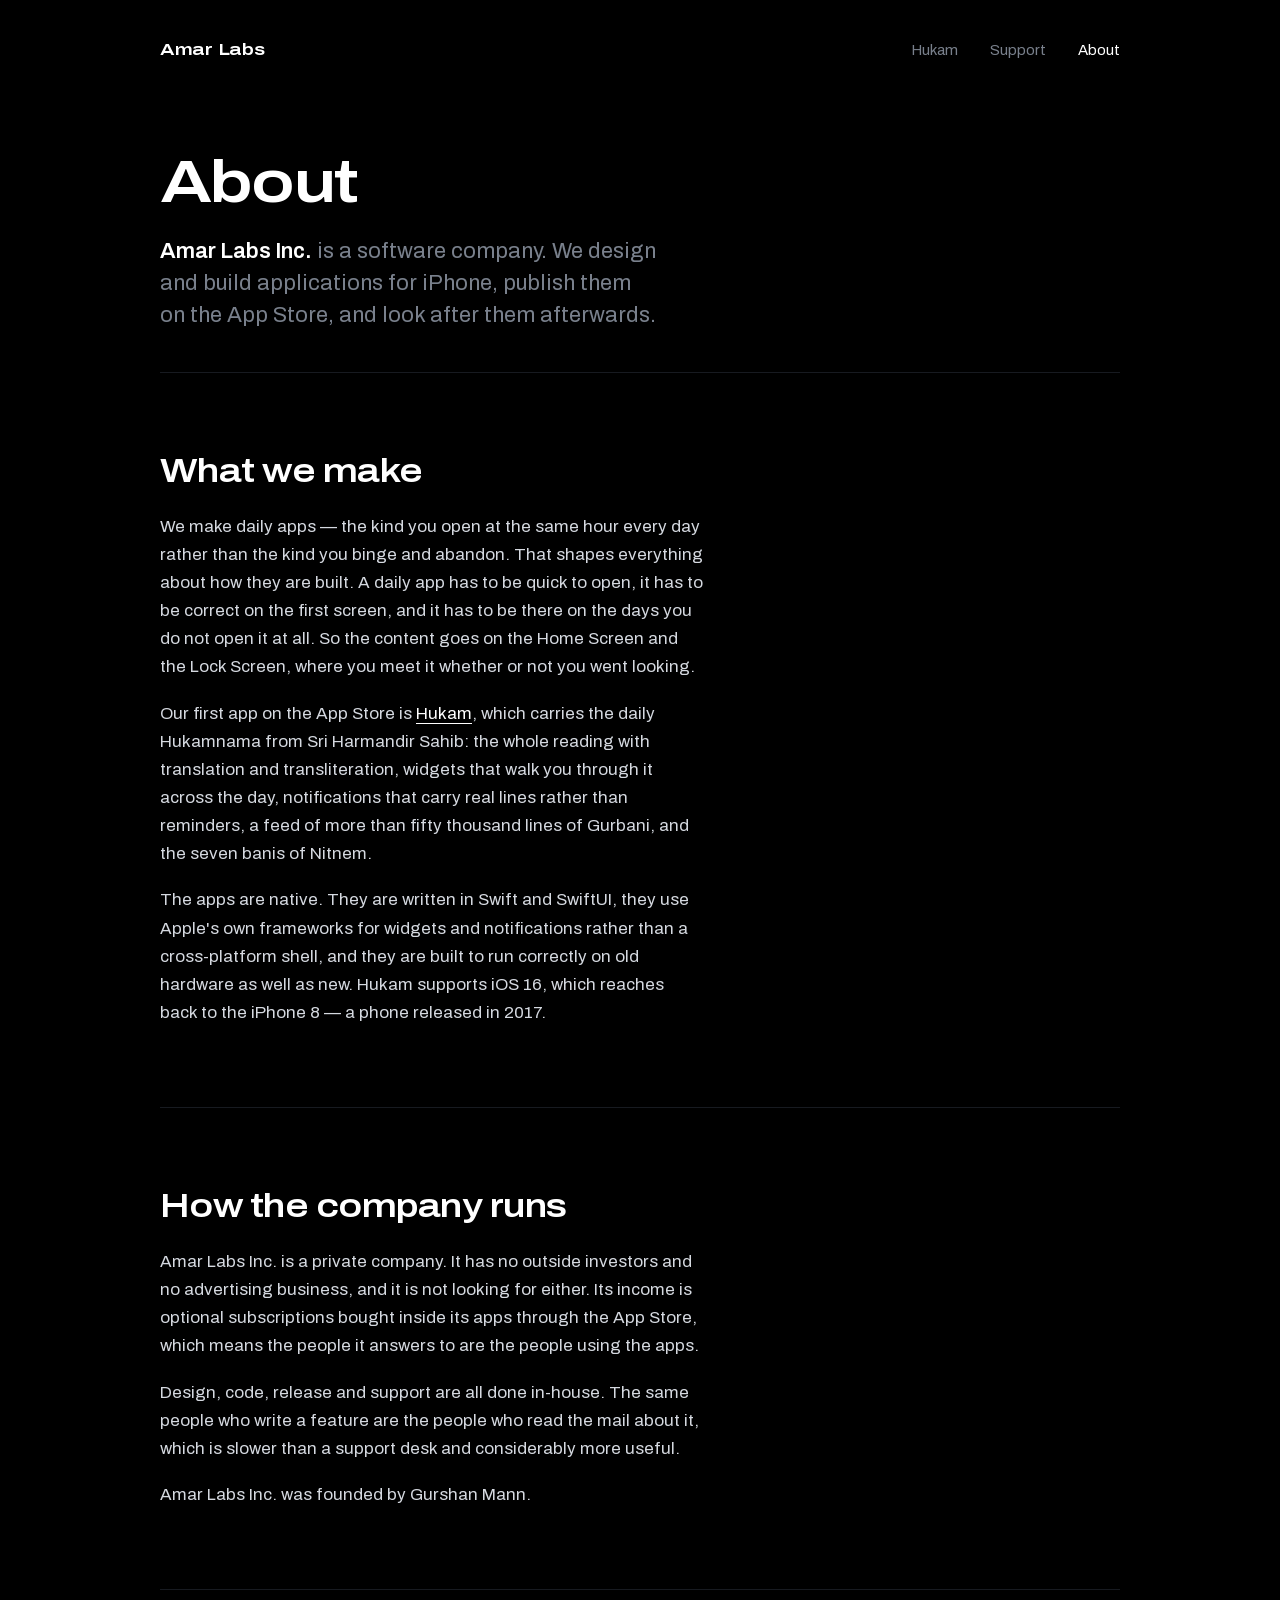
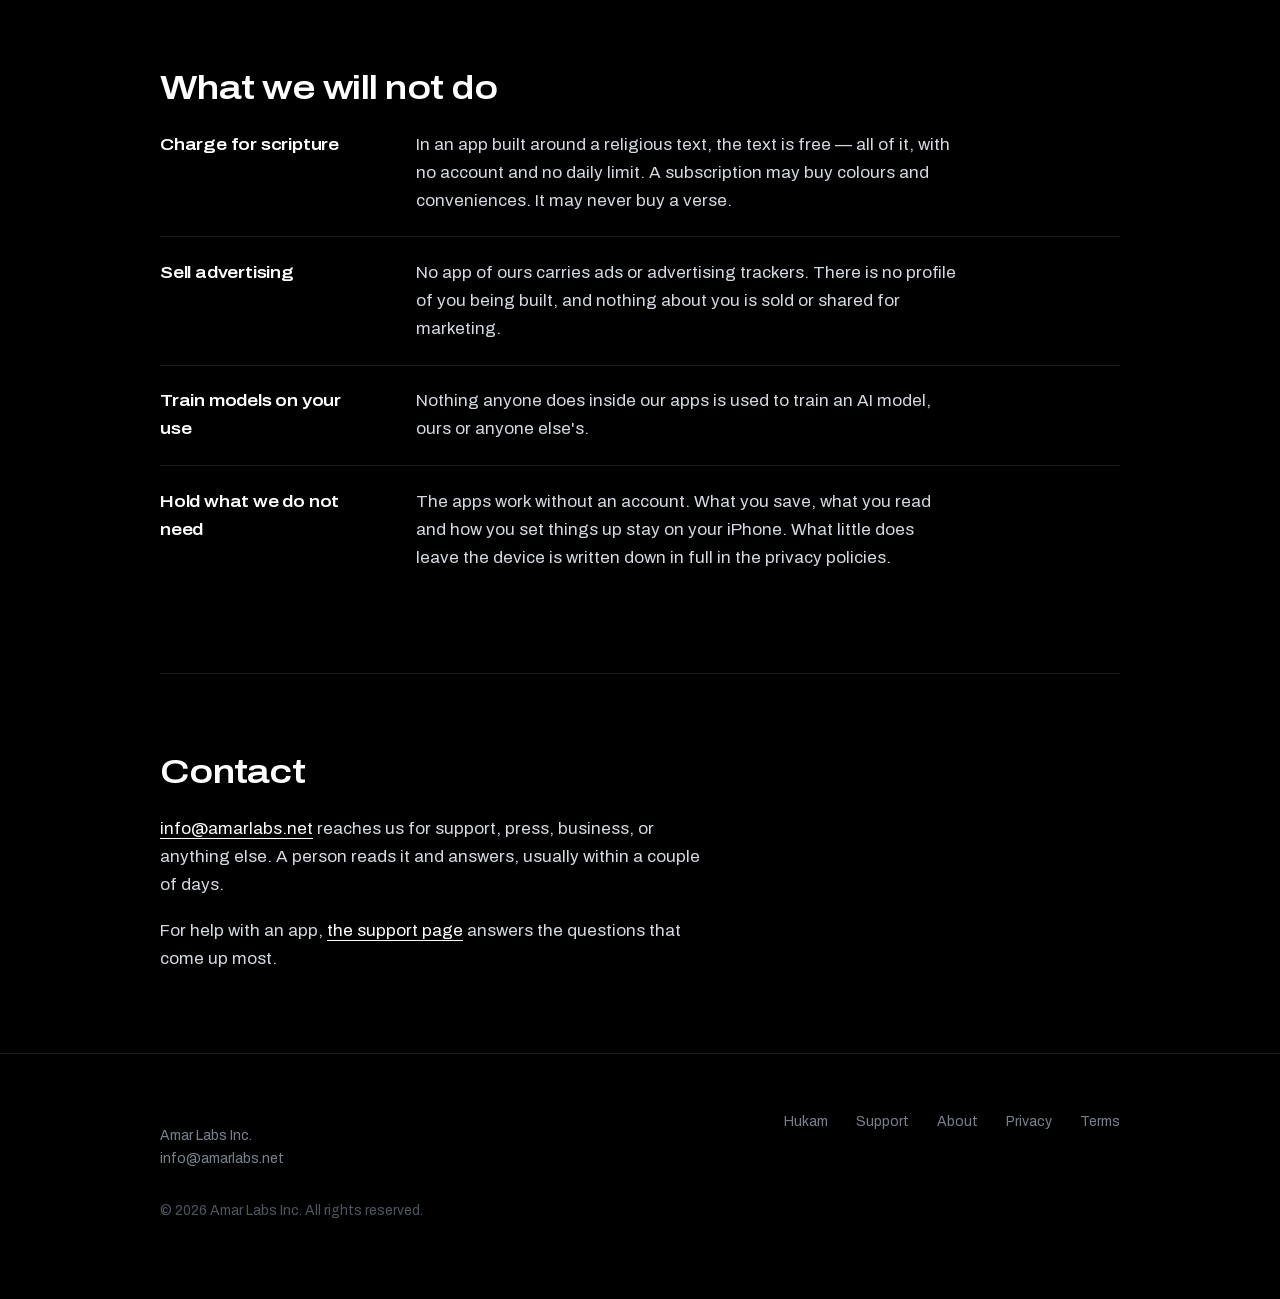
==== about/index.html @ b3c90068 "Build out the company site for Apple's organization review Apple rejected the site as "minimal conte" ====
<!doctype html>
<html lang="en">
<head>
<meta charset="utf-8">
<meta name="viewport" content="width=device-width, initial-scale=1">
<title>About — Amar Labs</title>
<meta name="description" content="Amar Labs Inc. is a software company that designs and builds applications for iPhone. What we make, how the company runs, and what we will not do.">
<meta name="theme-color" content="#000000">
<meta property="og:title" content="About Amar Labs">
<meta property="og:site_name" content="Amar Labs">
<meta property="og:description" content="A software company that designs and builds applications for iPhone.">
<meta property="og:url" content="https://amarlabs.net/about/">
<meta property="og:type" content="website">
<link rel="canonical" href="https://amarlabs.net/about/">
<link rel="icon" href="/favicon.svg" type="image/svg+xml">
<link rel="apple-touch-icon" href="/hukam-icon.png">
<link rel="stylesheet" href="/site.css">
</head>
<body>
<a class="skip" href="#main">Skip to content</a>

<div class="wrap">
  <div class="masthead">
    <a class="mark" href="/">Amar Labs</a>
    <nav aria-label="Primary">
      <a href="/hukam/">Hukam</a>
      <a href="/support/">Support</a>
      <a href="/about/" aria-current="page">About</a>
    </nav>
  </div>

  <header class="pagehead">
    <h1>About</h1>
    <p class="lede"><strong>Amar Labs Inc.</strong> is a software company. We design and build
      applications for iPhone, publish them on the App Store, and look after them afterwards.</p>
  </header>

  <main id="main">
    <section class="band">
      <h2>What we make</h2>
      <div class="prose">
        <p>We make daily apps — the kind you open at the same hour every day rather than the kind
          you binge and abandon. That shapes everything about how they are built. A daily app has
          to be quick to open, it has to be correct on the first screen, and it has to be there
          on the days you do not open it at all. So the content goes on the Home Screen and the
          Lock Screen, where you meet it whether or not you went looking.</p>
        <p>Our first app on the App Store is <a href="/hukam/">Hukam</a>, which carries the daily
          Hukamnama from Sri Harmandir Sahib: the whole reading with translation and
          transliteration, widgets that walk you through it across the day, notifications that
          carry real lines rather than reminders, a feed of more than fifty thousand lines of
          Gurbani, and the seven banis of Nitnem.</p>
        <p>The apps are native. They are written in Swift and SwiftUI, they use Apple's own
          frameworks for widgets and notifications rather than a cross-platform shell, and they
          are built to run correctly on old hardware as well as new. Hukam supports iOS 16, which
          reaches back to the iPhone 8 — a phone released in 2017.</p>
      </div>
    </section>

    <section class="band">
      <h2>How the company runs</h2>
      <div class="prose">
        <p>Amar Labs Inc. is a private company. It has no outside investors and no advertising
          business, and it is not looking for either. Its income is optional subscriptions bought
          inside its apps through the App Store, which means the people it answers to are the
          people using the apps.</p>
        <p>Design, code, release and support are all done in-house. The same people who write a
          feature are the people who read the mail about it, which is slower than a support desk
          and considerably more useful.</p>
        <p>Amar Labs Inc. was founded by Gurshan Mann.</p>
      </div>
    </section>

    <section class="band">
      <h2>What we will not do</h2>
      <dl class="spec">
        <div>
          <dt>Charge for scripture</dt>
          <dd><p>In an app built around a religious text, the text is free — all of it, with no
            account and no daily limit. A subscription may buy colours and conveniences. It may
            never buy a verse.</p></dd>
        </div>
        <div>
          <dt>Sell advertising</dt>
          <dd><p>No app of ours carries ads or advertising trackers. There is no profile of you
            being built, and nothing about you is sold or shared for marketing.</p></dd>
        </div>
        <div>
          <dt>Train models on your use</dt>
          <dd><p>Nothing anyone does inside our apps is used to train an AI model, ours or
            anyone else's.</p></dd>
        </div>
        <div>
          <dt>Hold what we do not need</dt>
          <dd><p>The apps work without an account. What you save, what you read and how you set
            things up stay on your iPhone. What little does leave the device is written down in
            full in the privacy policies.</p></dd>
        </div>
      </dl>
    </section>

    <section class="band">
      <h2>Contact</h2>
      <div class="prose">
        <p><a href="mailto:info@amarlabs.net">info@amarlabs.net</a> reaches us for support,
          press, business, or anything else. A person reads it and answers, usually within a
          couple of days.</p>
        <p>For help with an app, <a href="/support/">the support page</a> answers the questions
          that come up most.</p>
      </div>
    </section>
  </main>
</div>

<footer class="foot">
  <div class="wrap">
    <div class="rows">
      <p class="entity">Amar Labs Inc.<br><a href="mailto:info@amarlabs.net">info@amarlabs.net</a></p>
      <nav aria-label="Footer">
        <a href="/hukam/">Hukam</a>
        <a href="/support/">Support</a>
        <a href="/about/">About</a>
        <a href="/privacy/">Privacy</a>
        <a href="/terms/">Terms</a>
      </nav>
    </div>
    <p>&copy; 2026 Amar Labs Inc. All rights reserved.</p>
  </div>
</footer>
</body>
</html>
---- site.css ----
/* Amar Labs — one stylesheet for every page on the site.

   Archivo is served from this domain rather than from Google, so visiting the site
   makes no request to any third party. The font is variable on two axes: width
   (62–125) and weight (100–900). The whole type system is those two axes on one
   family — wide and heavy for names, normal and regular for reading — which is why
   there is no second typeface anywhere. */

@font-face {
  font-family: "Archivo";
  src: url(/fonts/archivo-latin.woff2) format("woff2");
  font-weight: 100 900;
  font-stretch: 62% 125%;
  font-style: normal;
  font-display: swap;
  unicode-range: U+0000-00FF, U+0131, U+0152-0153, U+02BB-02BC, U+02C6, U+02DA, U+02DC,
    U+0304, U+0308, U+0329, U+2000-206F, U+20AC, U+2122, U+2191, U+2193, U+2212, U+2215,
    U+FEFF, U+FFFD;
}
@font-face {
  font-family: "Archivo";
  src: url(/fonts/archivo-latin-ext.woff2) format("woff2");
  font-weight: 100 900;
  font-stretch: 62% 125%;
  font-style: normal;
  font-display: swap;
  unicode-range: U+0100-02BA, U+02BD-02C5, U+02C7-02CC, U+02CE-02D7, U+02DD-02FF, U+0304,
    U+0308, U+0329, U+1D00-1DBF, U+1E00-1E9F, U+1EF2-1EFF, U+2020, U+20A0-20AB, U+20AD-20C0,
    U+2113, U+2C60-2C7F, U+A720-A7FF;
}

:root {
  --void: #000;
  --ink: #fff;
  --text: #D5D9E0;
  --dim: #79808C;
  --faint: #4E545E;
  --rule: #171A20;
  --glow: #7AA2FF;
  --measure: 34rem;
}

*, *::before, *::after { box-sizing: border-box; }
html { -webkit-text-size-adjust: 100%; overflow-x: clip; }

body {
  margin: 0;
  background: var(--void);
  color: var(--text);
  font-family: "Archivo", ui-sans-serif, system-ui, -apple-system, "Segoe UI", Roboto,
    Helvetica, Arial, sans-serif;
  font-variation-settings: "wdth" 100, "wght" 400;
  font-size: 1.0625rem;
  line-height: 1.65;
  overflow-x: clip;
}

/* A cold horizon, low and quiet. Home page only. */
.field {
  position: fixed;
  left: 0; right: 0;
  bottom: -24vh;
  height: 74vh;
  background: radial-gradient(ellipse 150% 100% at 50% 55%,
    rgba(122,162,255,.22), rgba(122,162,255,.06) 42%, transparent 68%);
  filter: blur(22px);
  pointer-events: none;
  z-index: 0;
}

.wrap {
  position: relative;
  z-index: 1;
  max-width: 68rem;
  margin-inline: auto;
  padding-inline: clamp(1.25rem, 5vw, 4.5rem);
}

/* ---------- links ---------- */

a {
  color: var(--ink);
  text-decoration-thickness: 1px;
  text-underline-offset: 0.22em;
}
a:hover { text-decoration-color: var(--glow); }
a:focus-visible {
  outline: 2px solid var(--glow);
  outline-offset: 4px;
  border-radius: 3px;
}

.skip {
  position: absolute;
  left: -9999px;
  top: 0;
  z-index: 10;
  padding: 0.6rem 1rem;
  background: var(--ink);
  color: var(--void);
  text-decoration: none;
}
.skip:focus { left: 0.5rem; top: 0.5rem; }

/* ---------- masthead ---------- */

.masthead {
  display: flex;
  align-items: baseline;
  justify-content: space-between;
  gap: 1.5rem 2rem;
  flex-wrap: wrap;
  padding-block: clamp(1.5rem, 4vh, 2.25rem) 0;
}
.mark {
  font-size: 1.0625rem;
  font-variation-settings: "wdth" 118, "wght" 640;
  letter-spacing: -0.015em;
  text-decoration: none;
  color: var(--ink);
}
.mark:hover { text-decoration: underline; text-decoration-color: var(--glow); }
.masthead nav {
  display: flex;
  gap: clamp(1.1rem, 3vw, 2rem);
  font-size: 0.9375rem;
}
.masthead nav a {
  color: var(--dim);
  text-decoration: none;
}
.masthead nav a:hover { color: var(--ink); }
.masthead nav a[aria-current="page"] { color: var(--ink); }

/* ---------- hero ---------- */

.hero { padding-block: clamp(3.5rem, 16vh, 8rem) clamp(3rem, 11vh, 6rem); }
.wordmark {
  margin: 0;
  font-size: clamp(3rem, 11.5vw, 8.5rem);
  font-variation-settings: "wdth" 125, "wght" 650;
  letter-spacing: -0.035em;
  line-height: 0.92;
  color: transparent;
  background: linear-gradient(100deg, #fff 0 32%, #c9dcff 42%, #fff 52% 100%)
    0 0 / 300% 100% no-repeat;
  -webkit-background-clip: text;
  background-clip: text;
  animation: sweep 1.9s cubic-bezier(.32,.72,.3,1) .25s 1 both;
}
@keyframes sweep { from { background-position: 100% 0; } to { background-position: 0 0; } }

.lede {
  max-width: var(--measure);
  margin: clamp(1.75rem, 5vh, 2.75rem) 0 0;
  font-size: clamp(1.125rem, 2.1vw, 1.375rem);
  line-height: 1.45;
  color: var(--dim);
  text-wrap: balance;
}
.lede strong { color: var(--ink); font-variation-settings: "wdth" 100, "wght" 600; }

/* ---------- page heads (every page that is not the home page) ---------- */

.pagehead { padding-block: clamp(3rem, 12vh, 5.5rem) clamp(1.5rem, 5vh, 2.5rem); }
.pagehead h1 {
  margin: 0;
  color: var(--ink);
  font-size: clamp(2.25rem, 7vw, 3.75rem);
  font-variation-settings: "wdth" 120, "wght" 640;
  letter-spacing: -0.03em;
  line-height: 1;
}
.pagehead .lede { margin-top: 1.5rem; }
.stamp { margin: 1.25rem 0 0; color: var(--faint); font-size: 0.9375rem; }

/* ---------- sections, divided by a drawn hairline ---------- */

.band {
  position: relative;
  padding-block: clamp(3rem, 9vh, 5rem);
}
.band::before {
  content: "";
  position: absolute;
  inset: 0 0 auto 0;
  height: 1px;
  background: var(--rule);
  transform: scaleX(1);
  transform-origin: left;
}
@keyframes rule { from { transform: scaleX(0); } to { transform: scaleX(1); } }

.band h2 {
  margin: 0 0 1.5rem;
  color: var(--ink);
  font-size: clamp(1.5rem, 3.2vw, 2.125rem);
  font-variation-settings: "wdth" 116, "wght" 600;
  letter-spacing: -0.022em;
  line-height: 1.1;
}

/* ---------- prose ---------- */

.prose { max-width: var(--measure); }
.prose p { margin: 0 0 1.15rem; }
.prose p:last-child { margin-bottom: 0; }
.prose h3 {
  margin: 2.25rem 0 0.6rem;
  color: var(--ink);
  font-size: 1.1875rem;
  font-variation-settings: "wdth" 110, "wght" 600;
  letter-spacing: -0.012em;
  line-height: 1.35;
}
.prose ul, .prose ol { margin: 0 0 1.15rem; padding-left: 1.2rem; }
.prose li { margin-bottom: 0.5rem; }
.prose li::marker { color: var(--faint); }
.prose strong { color: var(--ink); font-variation-settings: "wdth" 100, "wght" 600; }
.prose a { overflow-wrap: anywhere; }

/* ---------- the app, on the home page ---------- */

.app {
  display: flex;
  align-items: flex-start;
  gap: clamp(1.75rem, 4vw, 3.25rem);
}
.appicon {
  flex: none;
  width: clamp(5.5rem, 10vw, 7.5rem);
  height: auto;
  aspect-ratio: 1;
  border-radius: 22.5%;      /* the iOS squircle, near enough */
  /* the icon is white on black, so it needs an edge to sit on a black page */
  box-shadow: 0 0 0 1px rgba(255,255,255,.11), 0 22px 60px -24px rgba(122,162,255,.55);
}
@keyframes wake {
  from {
    opacity: .22;
    filter: brightness(.3) contrast(1.15);
    box-shadow: 0 0 0 1px rgba(255,255,255,.05), 0 0 0 0 rgba(122,162,255,0);
  }
  to {
    opacity: 1;
    filter: none;
    box-shadow: 0 0 0 1px rgba(255,255,255,.11), 0 22px 60px -24px rgba(122,162,255,.55);
  }
}
.masthead--navonly { justify-content: flex-end; }

.about { min-width: 0; max-width: var(--measure); }
.about .role {
  margin: 0 0 1.25rem;
  color: var(--dim);
  font-size: 1.0625rem;
}
.about p { margin: 0 0 1.15rem; }
.about strong { color: var(--ink); font-variation-settings: "wdth" 100, "wght" 600; }

/* Scroll drives the two reveals on the home page. ::before and <img> both generate
   real layout boxes, so view() resolves against them — an SVG <path> does not. */
@supports (animation-timeline: view()) {
  .band::before {
    animation: rule linear both;
    animation-timeline: view();
    animation-range: cover 0% cover 12%;
  }
  .appicon {
    animation: wake linear both;
    animation-timeline: view();
    animation-range: entry 12% entry 88%;
  }
}

/* Apple's official badge, used unaltered and linking to the product page. */
.badge {
  display: inline-block;
  line-height: 0;
  border-radius: 8px;
  transition: opacity .25s;
}
.badge:hover { opacity: .78; }
.badge img { height: 3rem; width: auto; display: block; }
.badge:focus-visible { outline: 2px solid var(--glow); outline-offset: 5px; }

.actions {
  display: flex;
  align-items: center;
  gap: 1.5rem 2rem;
  flex-wrap: wrap;
  margin-top: 1.5rem;
}
.actions .more { font-size: 0.9375rem; color: var(--dim); }
.actions .more a { color: var(--ink); }

/* ---------- screens ---------- */

.shots {
  display: grid;
  grid-template-columns: repeat(4, minmax(0, 1fr));
  gap: clamp(0.75rem, 2.5vw, 1.75rem);
  margin: 0;
  padding: 0;
  list-style: none;
}
.shots li { margin: 0; }
.shots img {
  display: block;
  width: 100%;
  height: auto;
  border-radius: 6.5%;
  box-shadow: 0 0 0 1px rgba(255,255,255,.1), 0 30px 70px -40px rgba(122,162,255,.5);
}
.shots figcaption,
.shots .caption {
  margin-top: 0.85rem;
  color: var(--dim);
  font-size: 0.875rem;
  line-height: 1.4;
}

/* ---------- label / description rows ---------- */

.spec { margin: 0; }
.spec > div {
  display: grid;
  grid-template-columns: minmax(0, 13rem) minmax(0, 34rem);
  gap: 0.35rem clamp(1.5rem, 4vw, 3rem);
  padding-block: 1.35rem;
  border-top: 1px solid var(--rule);
}
.spec > div:first-child { border-top: 0; padding-top: 0; }
.spec dt {
  color: var(--ink);
  font-variation-settings: "wdth" 112, "wght" 600;
  letter-spacing: -0.012em;
}
.spec dd { margin: 0; }
.spec dd p { margin: 0 0 0.75rem; }
.spec dd p:last-child { margin-bottom: 0; }

/* ---------- footer ---------- */

.foot {
  position: relative;
  z-index: 1;
  padding-block: clamp(2.5rem, 7vh, 3.5rem) clamp(2.5rem, 7vh, 4rem);
  border-top: 1px solid var(--rule);
  color: var(--faint);
  font-size: 0.875rem;
}
.foot .rows {
  display: flex;
  justify-content: space-between;
  gap: 1.25rem 2.5rem;
  flex-wrap: wrap;
}
.foot nav { display: flex; gap: 1.25rem 1.75rem; flex-wrap: wrap; }
.foot a { color: var(--dim); text-decoration: none; }
.foot a:hover { color: var(--ink); text-decoration: underline; }
.foot .entity { color: var(--dim); }

/* ---------- narrow screens ---------- */

@media (max-width: 48rem) {
  .spec > div { grid-template-columns: minmax(0, 1fr); gap: 0.3rem; }
  .shots { grid-template-columns: repeat(2, minmax(0, 1fr)); gap: 1.25rem; }
}
@media (max-width: 40rem) {
  .app { flex-direction: column; align-items: flex-start; gap: 1.5rem; }
  .appicon { width: 5rem; }
}

@media (prefers-reduced-motion: reduce) {
  .wordmark { animation: none; background-position: 0 0; }
  .band::before { transform: scaleX(1); animation: none; }
  .appicon { animation: none; opacity: 1; filter: none; }
  * { transition: none !important; }
}
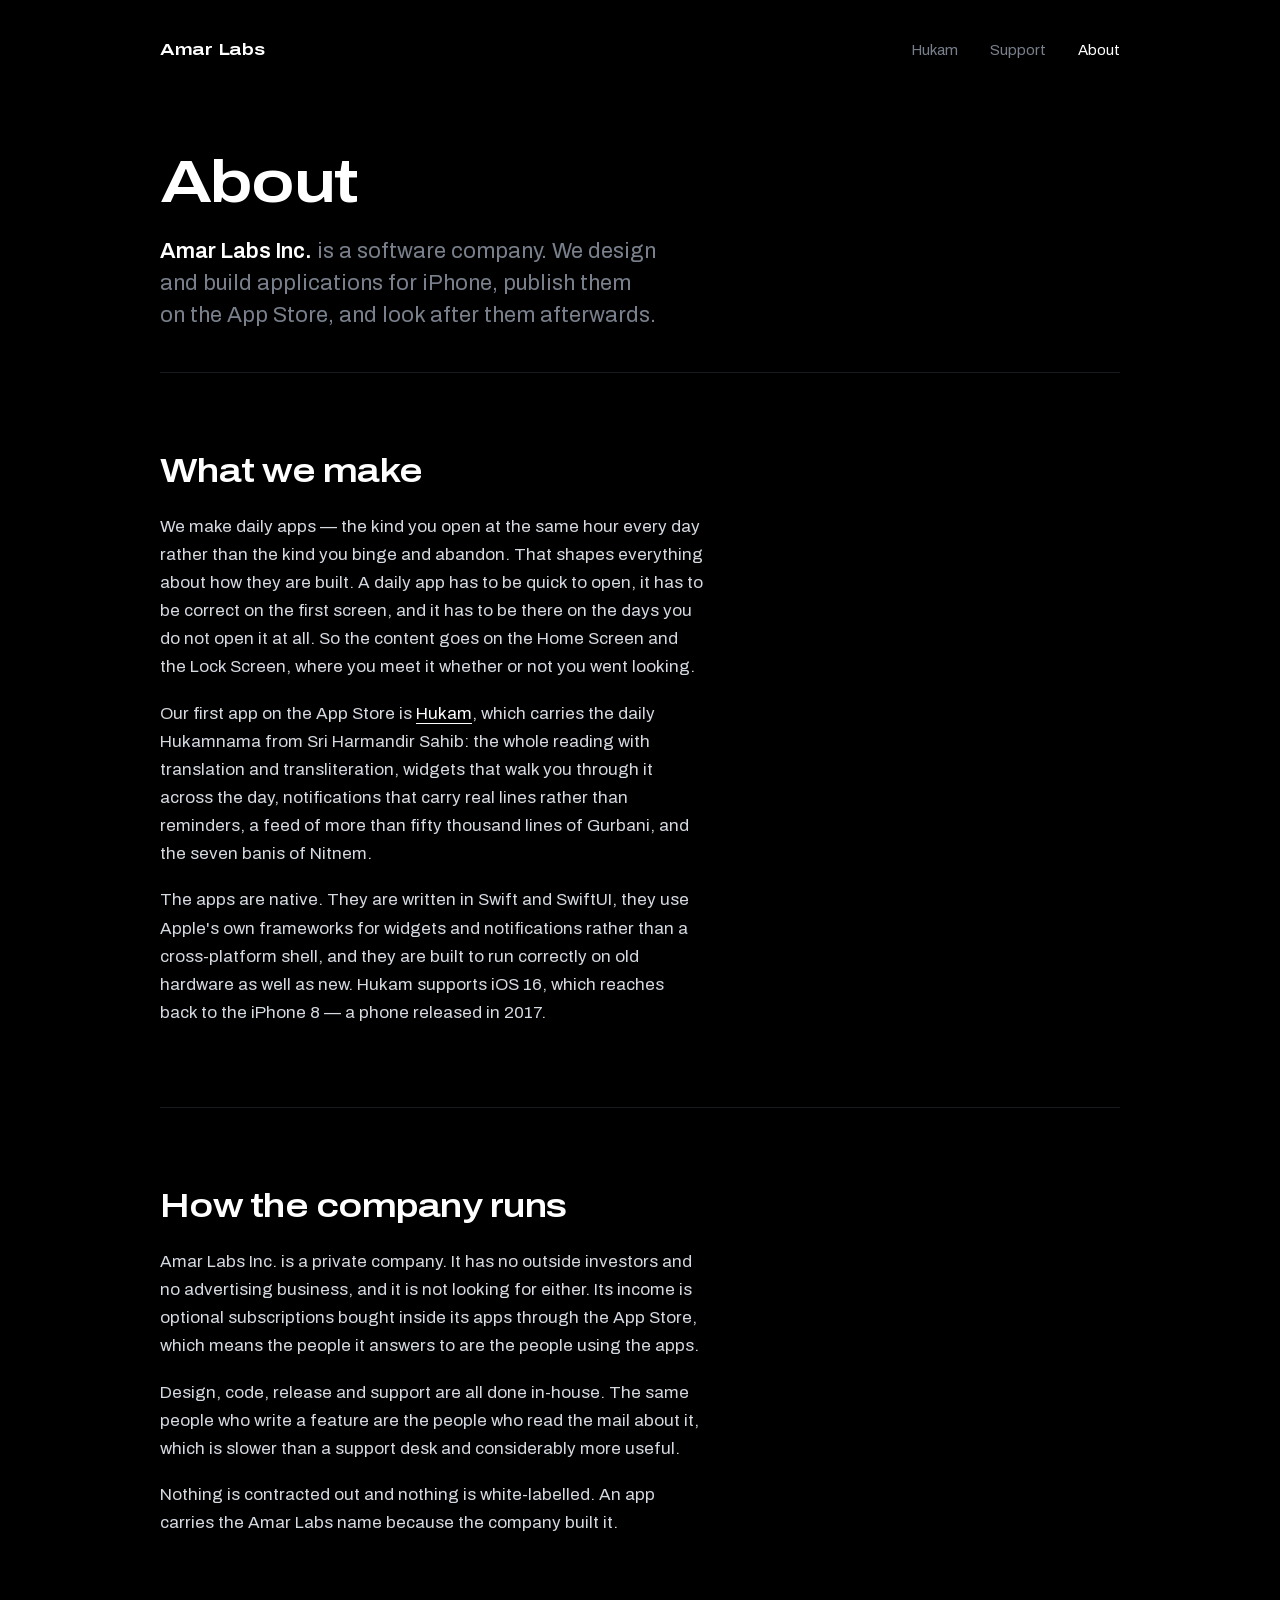
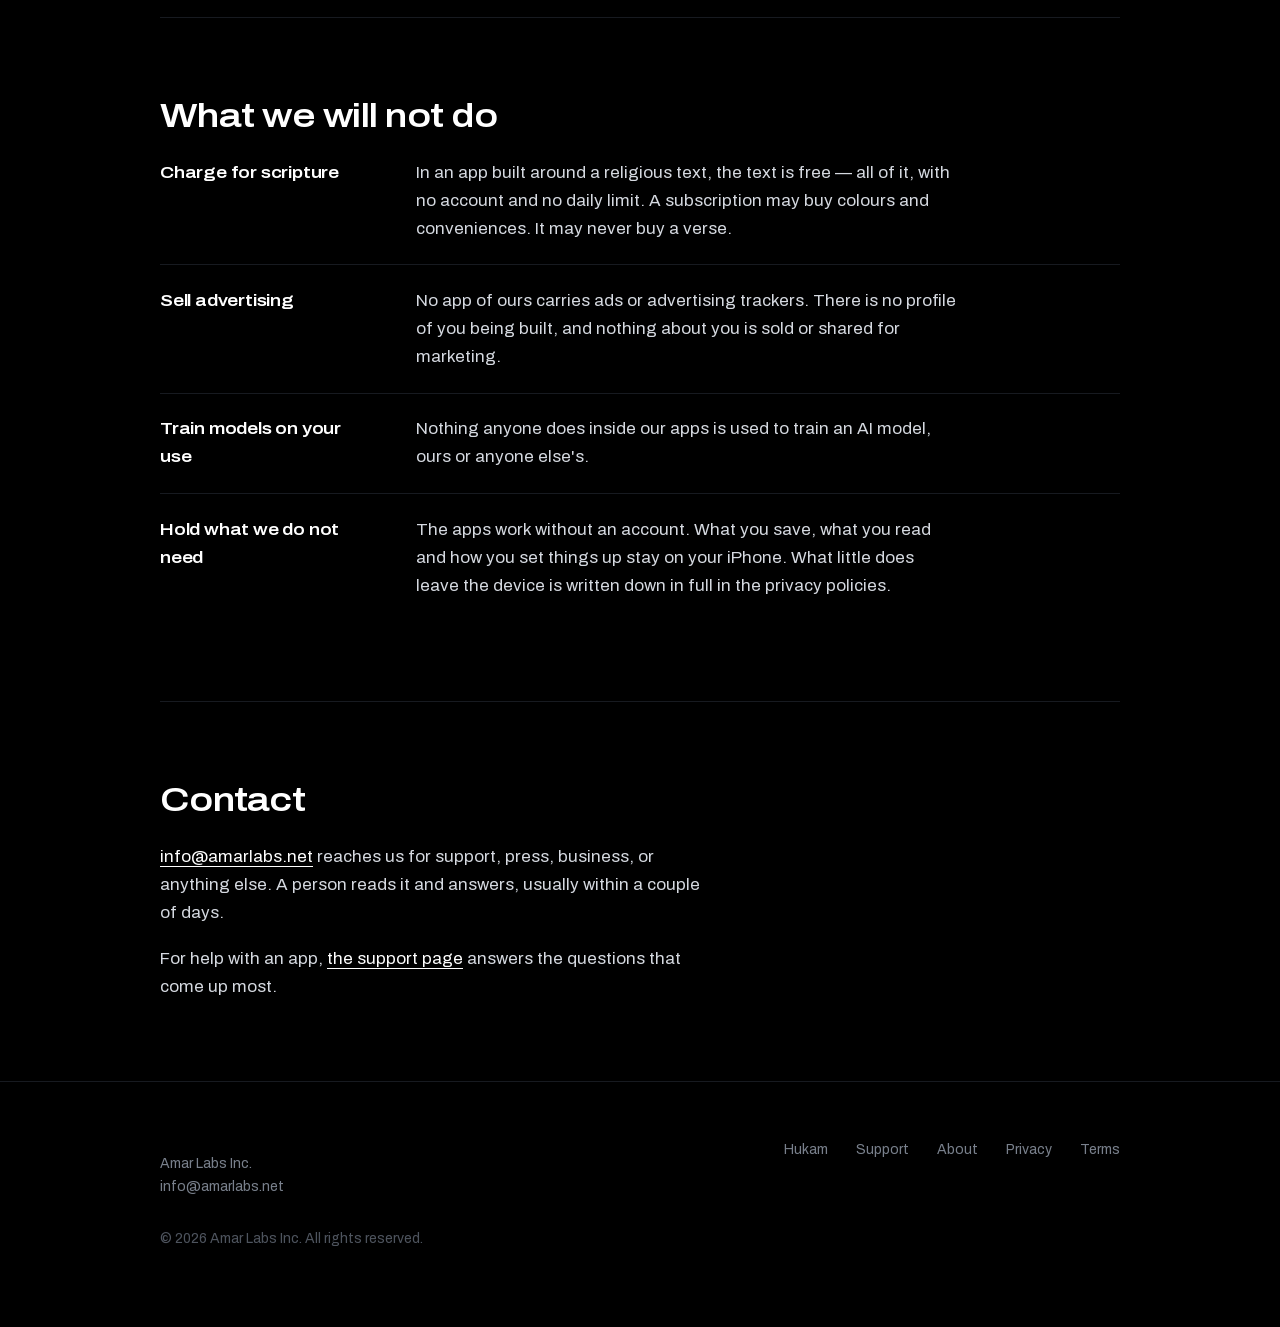
==== commit 1730c91b: "Take the founder's name off the site Gurshan asked for his name removed from the website. It appeare" ====
--- a/about/index.html
+++ b/about/index.html
@@ -66,7 +66,8 @@
         <p>Design, code, release and support are all done in-house. The same people who write a
           feature are the people who read the mail about it, which is slower than a support desk
           and considerably more useful.</p>
-        <p>Amar Labs Inc. was founded by Gurshan Mann.</p>
+        <p>Nothing is contracted out and nothing is white-labelled. An app carries the Amar Labs
+          name because the company built it.</p>
       </div>
     </section>
 
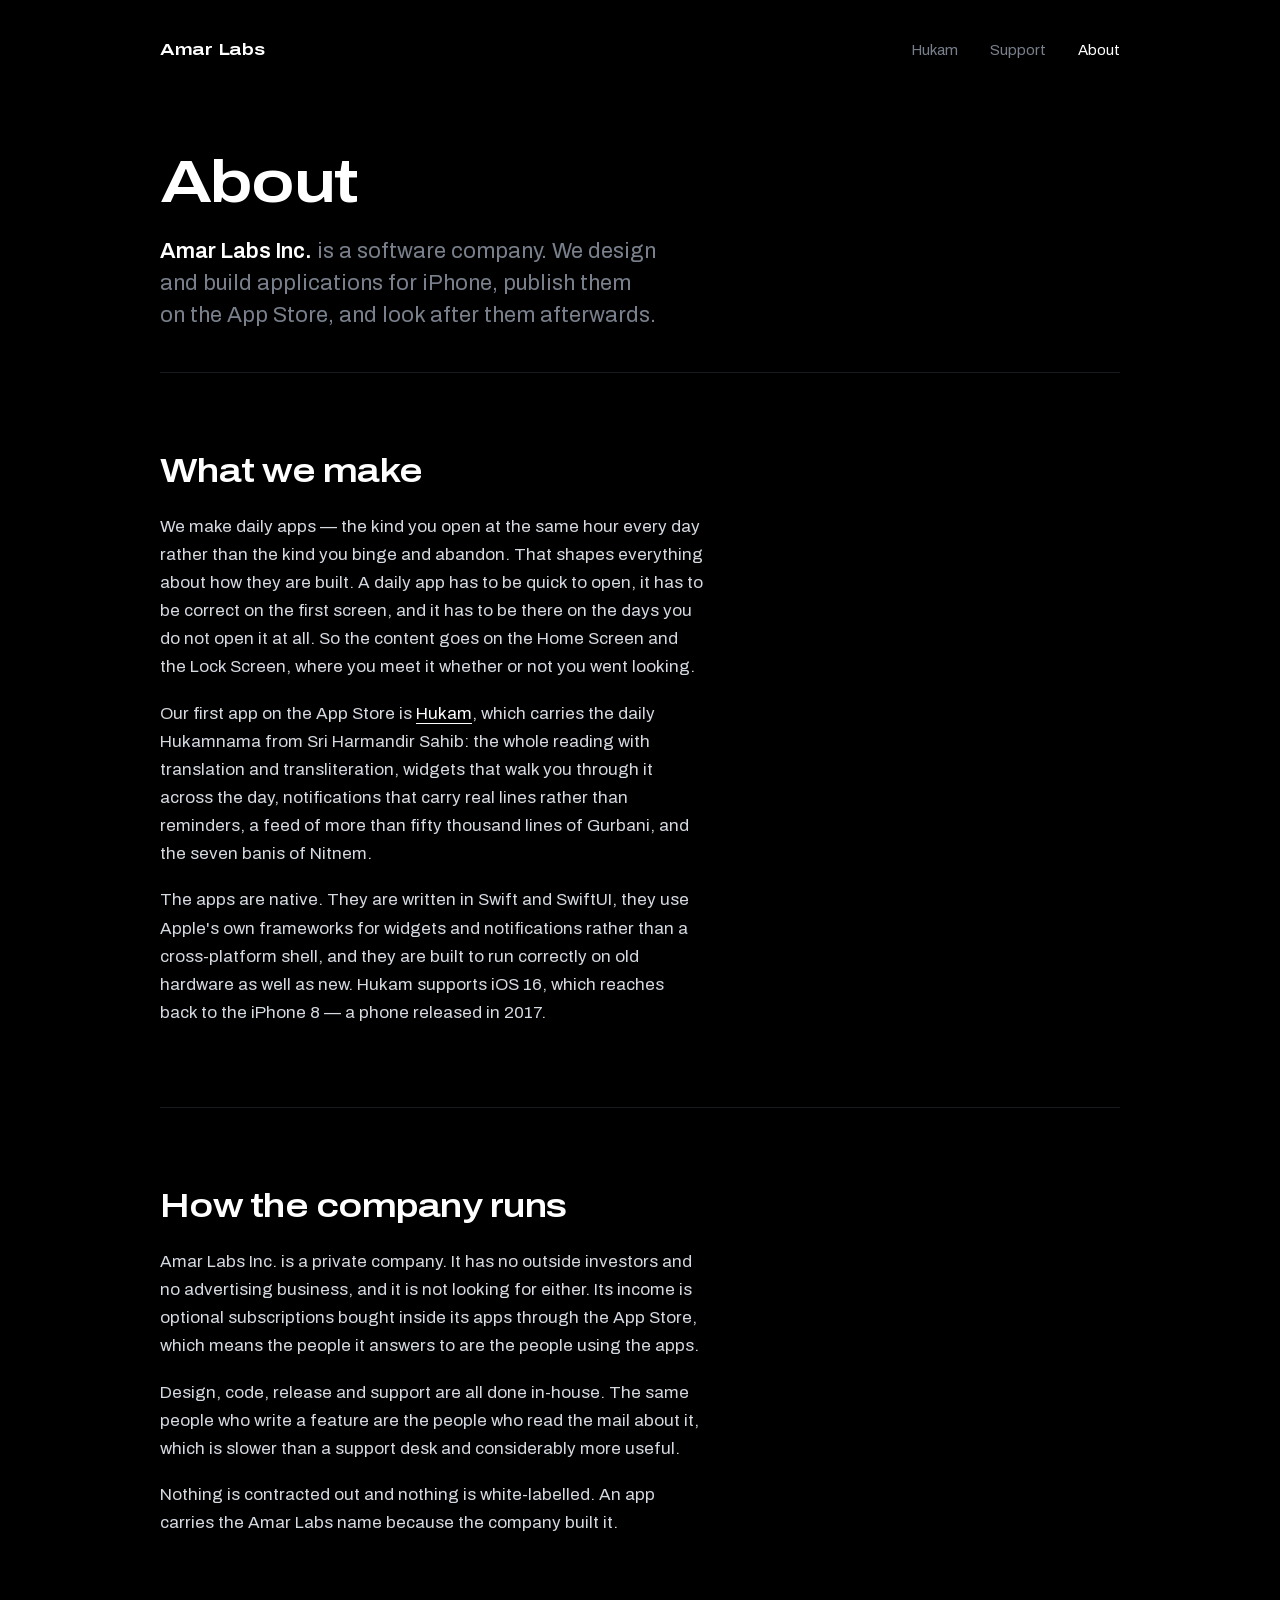
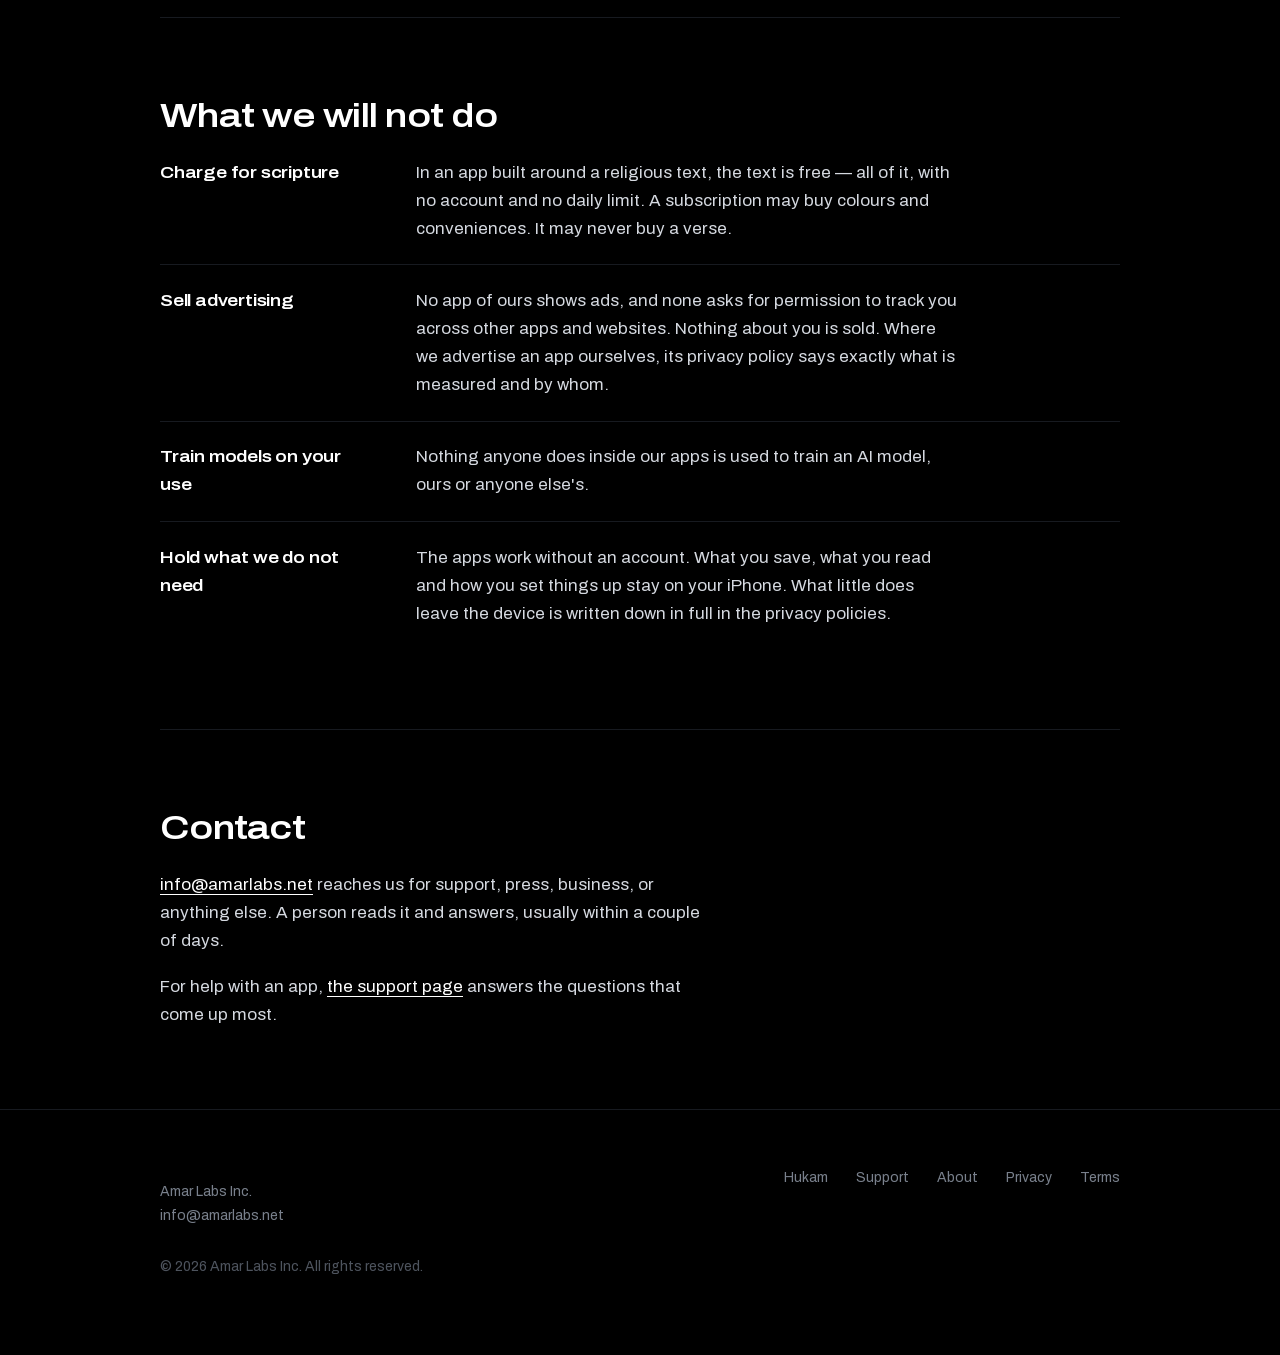
==== commit 5f2ca0c3: "Hukam privacy: say what version 1.8 sends to Meta and Apple for ad measurement Hukam 1.8 carries Met" ====
--- a/about/index.html
+++ b/about/index.html
@@ -82,8 +82,9 @@
         </div>
         <div>
           <dt>Sell advertising</dt>
-          <dd><p>No app of ours carries ads or advertising trackers. There is no profile of you
-            being built, and nothing about you is sold or shared for marketing.</p></dd>
+          <dd><p>No app of ours shows ads, and none asks for permission to track you across
+            other apps and websites. Nothing about you is sold. Where we advertise an app
+            ourselves, its privacy policy says exactly what is measured and by whom.</p></dd>
         </div>
         <div>
           <dt>Train models on your use</dt>
